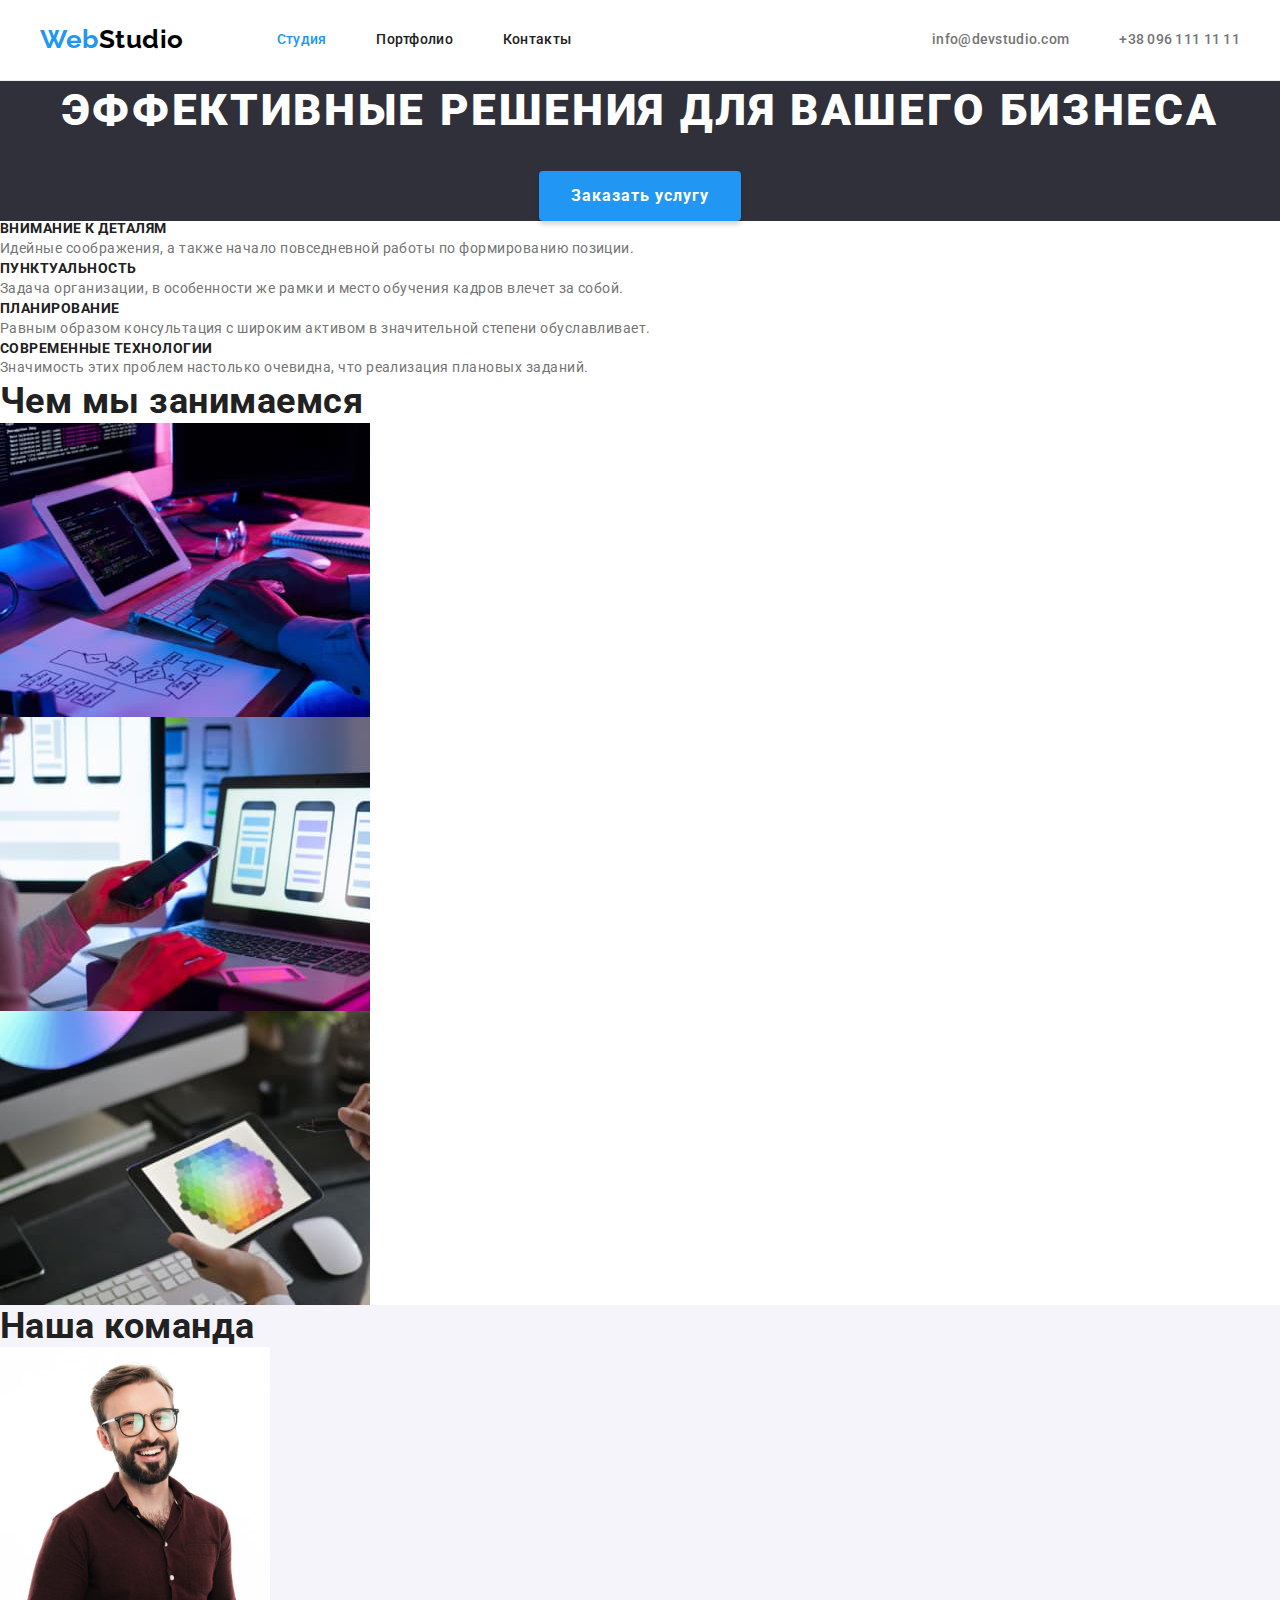
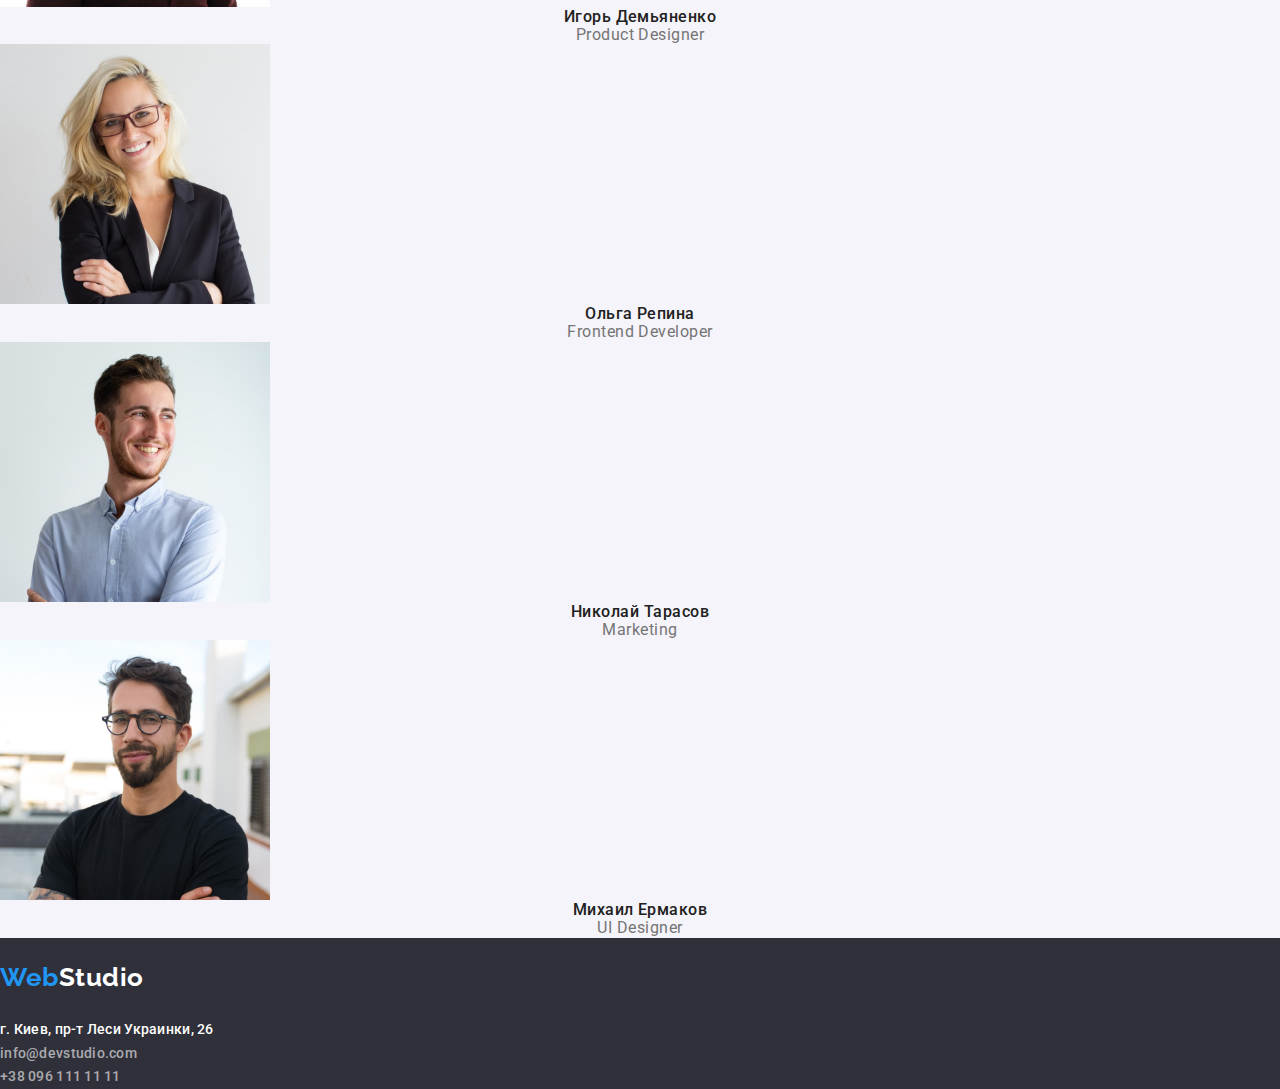
==== index.html @ 54a9e931 "updated some details about margins" ====
<!DOCTYPE html>
<html lang="ru">
  <head>
    <meta charset="UTF-8" />
    <meta http-equiv="X-UA-Compatible" content="IE=edge" />
    <meta name="viewport" content="width=device-width, initial-scale=1.0" />
    <title>Web Studio</title>
    <link rel="preconnect" href="https://fonts.googleapis.com" crossorigin />
    <link rel="preconnect" href="https://fonts.gstatic.com" crossorigin />
    <link
      rel="stylesheet"
      href="https://cdnjs.cloudflare.com/ajax/libs/modern-normalize/1.1.0/modern-normalize.min.css"
    />
    <link
      href="https://fonts.googleapis.com/css2?family=Raleway:wght@700&family=Roboto:wght@400;500;700;900&display=swap"
      rel="stylesheet"
    />
    <link rel="stylesheet" href="./css/styles.css" />
  </head>
  <body>
    <!-- HEADER -->
    <header class="header">
      <div class="header-container container">
        <a href="./index.html" class="logo link"
          ><span class="logo-text">Web</span>Studio</a
        >
        <nav class="nav">
          <ul class="nav-list list">
            <li class="nav-item">
              <a href="./index.html" class="nav-link link current">Студия</a>
            </li>
            <li class="nav-item">
              <a href="./portfolio.html" class="nav-link link">Портфолио</a>
            </li>
            <li class="nav-item">
              <a href="" class="nav-link link">Контакты</a>
            </li>
          </ul>
        </nav>
        <ul class="contacts-list list">
          <li class="contacts-item">
            <a href="mailto:info@devstudio.com" class="contacts-link link"
              >info@devstudio.com</a
            >
          </li>
          <li class="contacts-item">
            <a href="tel:+380961111111" class="contacts-link link"
              >+38 096 111 11 11</a
            >
          </li>
        </ul>
      </div>
    </header>
    <!-- MAIN -->
    <main>
      <!-- Hero -->
      <section class="hero">
        <div class="hero-container container">
          <h1 class="hero-title">Эффективные решения для вашего бизнеса</h1>
          <button type="button" class="btn hero-btn">Заказать услугу</button>
        </div>
      </section>
      <!-- Our advantages -->
      <section class="advantages">
        <h2 hidden>Наши преимущества</h2>
        <ul class="advantages-list list">
          <li class="advantages-item">
            <h3 class="advantages-item-title">Внимание к деталям</h3>
            <p class="advantages-item-text">
              Идейные соображения, а также начало повседневной работы по
              формированию позиции.
            </p>
          </li>
          <li class="advantages-item">
            <h3 class="advantages-item-title">Пунктуальность</h3>
            <p class="advantages-item-text">
              Задача организации, в особенности же рамки и место обучения кадров
              влечет за собой.
            </p>
          </li>
          <li class="advantages-item">
            <h3 class="advantages-item-title">Планирование</h3>
            <p class="advantages-item-text">
              Равным образом консультация с широким активом в значительной
              степени обуславливает.
            </p>
          </li>
          <li class="advantages-item">
            <h3 class="advantages-item-title">Современные технологии</h3>
            <p class="advantages-item-text">
              Значимость этих проблем настолько очевидна, что реализация
              плановых заданий.
            </p>
          </li>
        </ul>
      </section>
      <!--What we do -->
      <section class="work">
        <h2 class="work-title">Чем мы занимаемся</h2>
        <ul class="work-list list">
          <li class="work-list-item">
            <img
              src="./images/what-we-do/box1.jpg"
              alt="Програмирование на планшете"
              width="370"
              height="294"
            />
          </li>
          <li class="work-list-item">
            <img
              src="./images/what-we-do/box2.jpg"
              alt="Програмирование на ноутбуке"
              width="370"
              height="294"
            />
          </li>
          <li class="work-list-item">
            <img
              src="./images/what-we-do/box3.jpg"
              alt="Выбор цвета на планшете"
              width="370"
              height="294"
            />
          </li>
        </ul>
      </section>
      <!-- Our team -->
      <section class="team">
        <h2 class="team-title">Наша команда</h2>
        <ul class="team-list list">
          <li class="team-list-item">
            <img
              src="./images/our-team/team1.jpg"
              alt="Игорь Демьяненко"
              width="270"
              height="260"
            />
            <h3 class="team-item-title">Игорь Демьяненко</h3>
            <p lang="en" class="team-item-text">Product Designer</p>
          </li>
          <li class="team-list-item">
            <img
              src="./images/our-team/team2.jpg"
              alt="Ольга Репина"
              width="270"
              height="260"
            />
            <h3 class="team-item-title">Ольга Репина</h3>
            <p lang="en" class="team-item-text">Frontend Developer</p>
          </li>
          <li class="team-list-item">
            <img
              src="./images/our-team/team3.jpg"
              alt="Николай Тарасов"
              width="270"
              height="260"
            />
            <h3 class="team-item-title">Николай Тарасов</h3>
            <p lang="en" class="team-item-text">Marketing</p>
          </li>
          <li class="team-list-item">
            <img
              src="./images/our-team/team4.jpg"
              alt="Михаил Ермаков"
              width="270"
              height="260"
            />
            <h3 class="team-item-title">Михаил Ермаков</h3>
            <p lang="en" class="team-item-text">UI Designer</p>
          </li>
        </ul>
      </section>
    </main>
    <!-- FOOTER -->
    <footer class="footer">
      <a href="./index.html" class="logo logo-footer link"
        ><span class="logo-text">Web</span>Studio</a
      >
      <address class="address">
        <ul class="address-list list">
          <li class="address-item">
            <a
              href="https://goo.gl/maps/xPSwr2SGFZyQGNAF9"
              target="_blank"
              rel="noopener noreferrer nofollow"
              class="address-link map link"
              >г. Киев, пр-т Леси Украинки, 26</a
            >
          </li>
          <li class="address-item">
            <a href="mailto:info@devstudio.com" class="address-link link"
              >info@devstudio.com</a
            >
          </li>
          <li class="address-item">
            <a href="tel:+380961111111" class="address-link link"
              >+38 096 111 11 11</a
            >
          </li>
        </ul>
      </address>
    </footer>
  </body>
</html>
---- css/styles.css ----
/* COMMON CSS */
:root {
  --primary-text-color: #757575;
  --tittle-text-color: #212121;
  --accent-color: #2196f3;
  --primary-color: #ffffff;
  --primary-bg-color: #ffffff;
  --secondary-bg-color: #2f303a;
  --btn-hover-bgcolor: #188ce8;
}
body {
  background-color: var(--primary-bg-color);
  color: var(--primary-text-color);
  font-family: Roboto, sans-serif;
  letter-spacing: 0.03em;
}
h1,
h2,
h3,
h4,
h5,
h6,
p {
  margin: 0;
}
img {
  display: block;
  max-width: 100%;
}
.container {
  width: 1230px;
  margin: 0 auto;
  padding-left: 15px;
  padding-right: 15px;
}
.list {
  margin: 0;
  padding: 0;

  list-style: none;
}
.link {
  text-decoration: none;

  font-weight: 500;
  font-size: 14px;
  line-height: 1.14;
  letter-spacing: 0.02em;
}

/* BUTTON CSS */
.btn {
  border: 0;
  font-family: inherit;
  background-color: var(--accent-color);
  color: var(--primary-color);

  font-weight: 700;
  font-size: 16px;
  line-height: 1.88;
  letter-spacing: 0.06em;

  cursor: pointer;
}
.btn:hover,
.btn:focus {
  background-color: var(--btn-hover-bgcolor);
}
/* ----------- HEADER ------------*/
.header {
  border-bottom: 1px solid #ececec;
}
.header-container {
  display: flex;
  align-items: center;
}

/* ----------- LOGO ------------*/
.logo {
  display: block;
  padding-top: 24px;
  padding-bottom: 25px;

  font-family: 'Raleway', sans-serif;
  color: #000000;
  font-weight: 700;
  font-size: 26px;
  line-height: 1.19;
}
.logo-text {
  color: var(--accent-color);
}
.logo:hover,
.logo:focus {
  color: var(--accent-color);
}
/* ----------- nav-list ------------*/
.nav-list {
  display: flex;
  margin-left: 93px;
}
.nav-item:not(:last-child) {
  margin-right: 50px;
}
.nav-link {
  display: block;
  padding-top: 32px;
  padding-bottom: 32px;
  color: var(--tittle-text-color);
}
.nav-link:hover,
.nav-link:focus {
  color: var(--accent-color);
}
.nav-link.current {
  color: var(--accent-color);
}
/* ----------- contacts-list ------------*/
.contacts-list {
  display: flex;
  margin-left: auto;
}
.contacts-item:not(:last-child) {
  margin-right: 50px;
}
.contacts-link {
  display: block;
  padding-top: 32px;
  padding-bottom: 32px;
  color: var(--primary-text-color);
}
.contacts-link:hover,
.contacts-link:focus {
  color: var(--accent-color);
}
/* ----------- HERO ------------*/
.hero-container {
  text-align: center;
}
.hero-btn {
  display: inline-block;
  min-width: 200px;
  border-radius: 4px;
  padding: 10px 32px;

  box-shadow: 0px 4px 4px rgba(0, 0, 0, 0.15);
}
.hero {
  background-color: var(--secondary-bg-color);
}
.hero-title {
  margin-bottom: 30px;

  color: var(--primary-color);
  font-weight: 900;
  font-size: 44px;
  line-height: 1.36;
  text-align: center;
  letter-spacing: 0.06em;
  text-transform: uppercase;
}
/* ----------- ADVANTAGES ------------*/
.advantages-item-title {
  color: var(--tittle-text-color);

  font-weight: 700;
  font-size: 14px;
  line-height: 1.14;
  text-transform: uppercase;
}
.advantages-item-text {
  font-size: 14px;
  line-height: 1.71;
}
/* ----------- WHAT WE DO ------------*/
.work-title {
  color: var(--tittle-text-color);

  font-weight: 700;
  font-size: 36px;
  line-height: 1.17;
}
/* ----------- OUR TEAM ------------*/
.team {
  background-color: #f5f4fa;
}
.team-title {
  color: var(--tittle-text-color);

  font-weight: 700;
  font-size: 36px;
  line-height: 1.17;
}
.team-item-title {
  color: var(--tittle-text-color);

  font-weight: 500;
  font-size: 16px;
  line-height: 1.19;
  text-align: center;
}
.team-item-text {
  font-size: 16px;
  line-height: 1.17;
  text-align: center;
}
/* ----------- FOOTER ------------*/
.footer {
  background-color: var(--secondary-bg-color);
}

.logo-footer {
  color: var(--primary-color);
}
.address-link {
  font-style: normal;
  color: rgba(255, 255, 255, 0.6);

  line-height: 1.71;
}
.address-link.map {
  color: var(--primary-color);
}
.address-link:hover,
.address-link:focus {
  color: var(--accent-color);
}

/* ----------- PORTFOLIO ------------*/
.page-list-btn {
  background-color: #f5f4fa;
  color: var(--tittle-text-color);

  font-weight: 500;
  line-height: 1.62;
  letter-spacing: 0.03em;

  border: none;
}
.page-list-btn:hover,
.page-list-btn:focus {
  background-color: var(--accent-color);
  color: var(--primary-color);
}
.page-list-btn.active {
  background-color: var(--accent-color);
  color: var(--primary-color);
}
.gallery-item {
  border: 1px solid;
  border-color: #eeeeee;
}
.gallery-link:hover,
.gallery-link:focus {
  background-color: var(--accent-color);
}
.gallery-item-title {
  color: var(--tittle-text-color);

  font-weight: 700;
  font-size: 18px;
  line-height: 2;
  letter-spacing: 0.06em;
}
.gallery-item-text {
  color: var(--primary-text-color);
  font-weight: 400;
  font-size: 16px;
  line-height: 1.88;
}
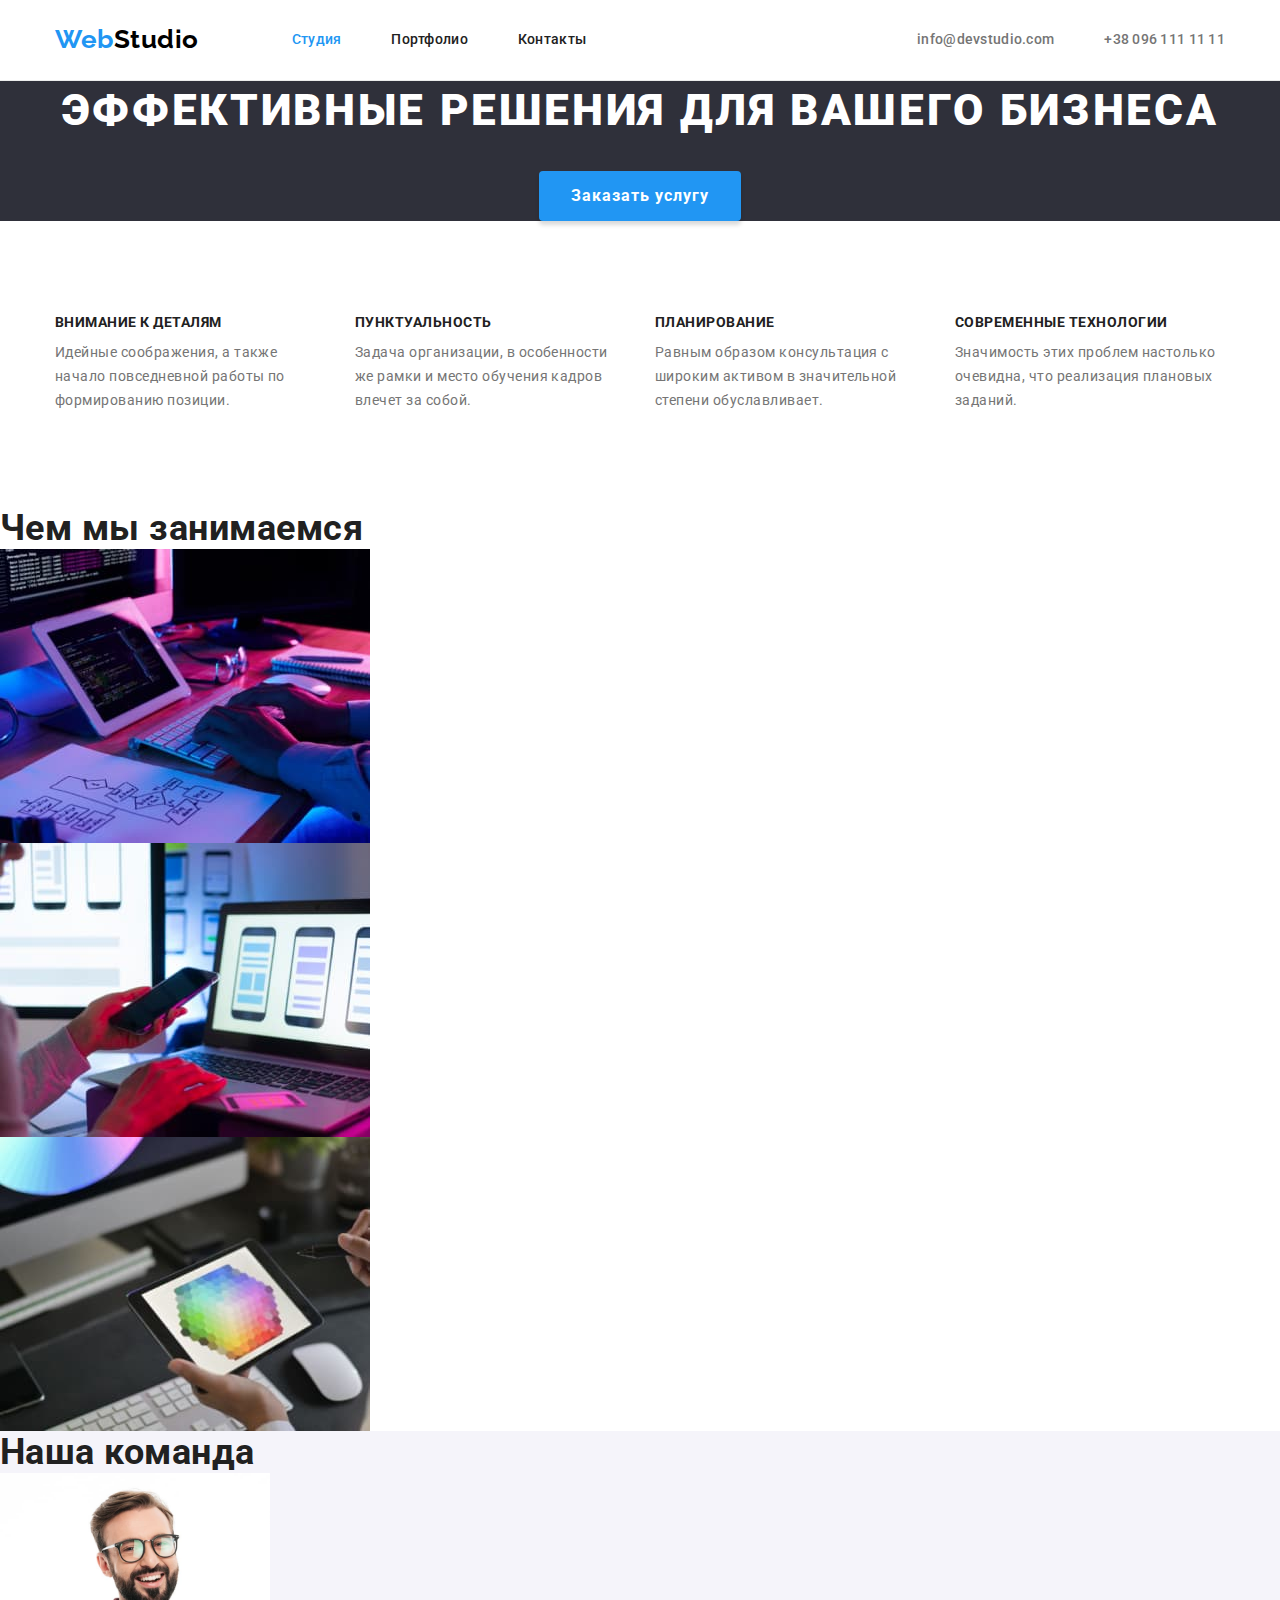
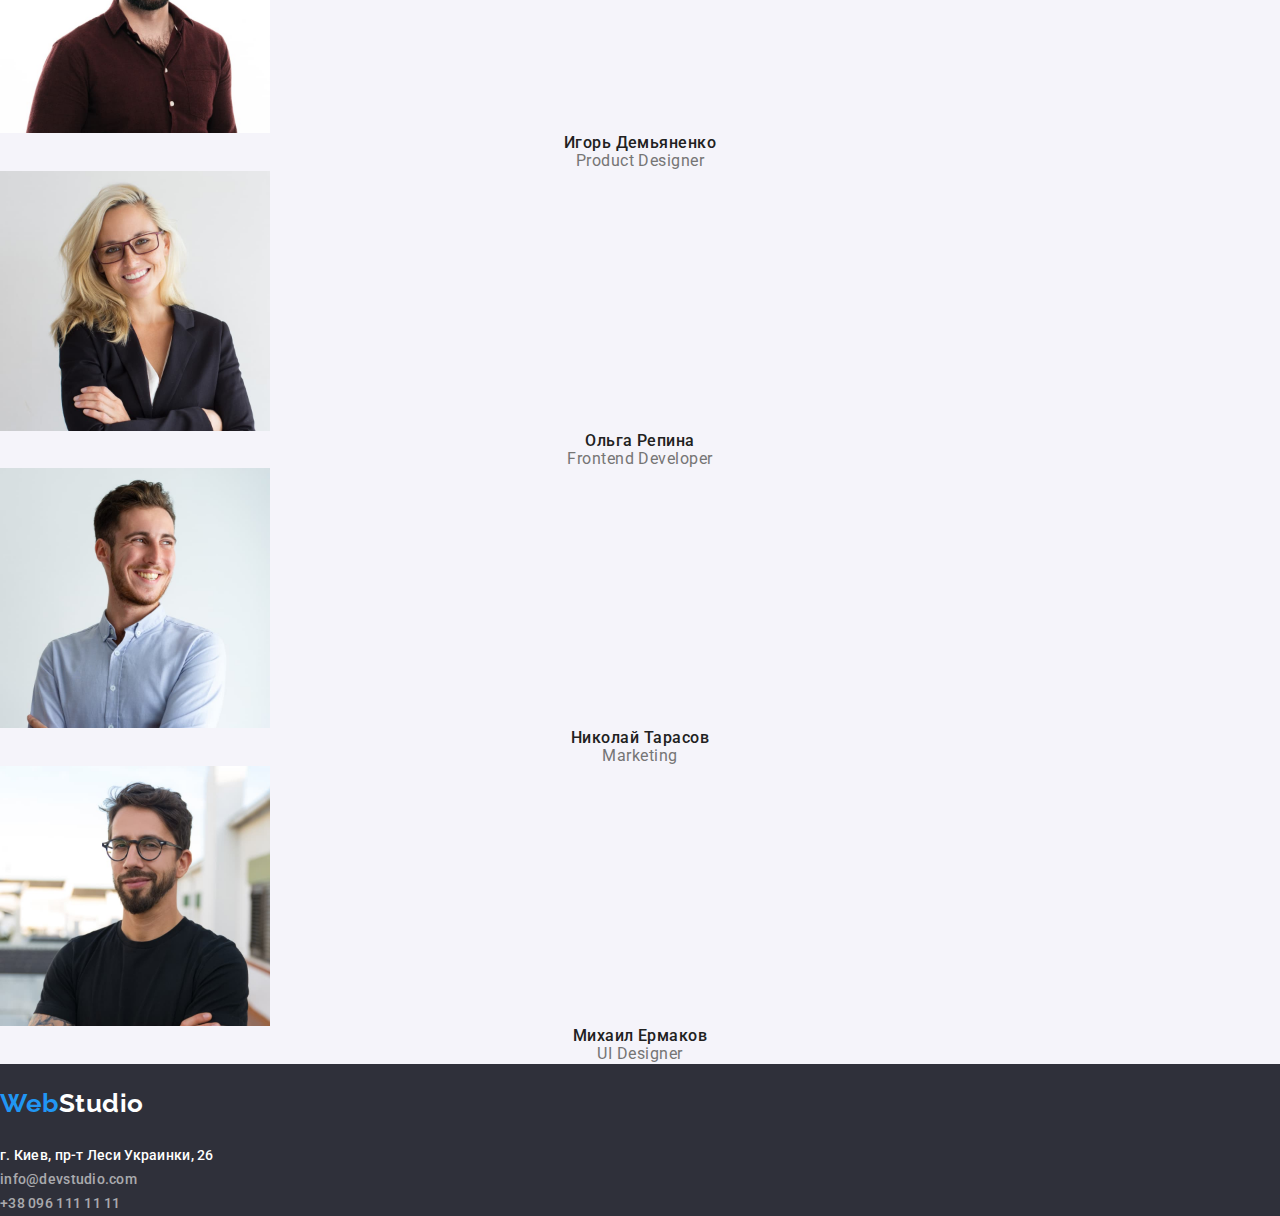
==== commit be120df1: "section advantages css" ====
--- a/index.html
+++ b/index.html
@@ -55,44 +55,44 @@
     <main>
       <!-- Hero -->
       <section class="hero">
-        <div class="hero-container container">
-          <h1 class="hero-title">Эффективные решения для вашего бизнеса</h1>
-          <button type="button" class="btn hero-btn">Заказать услугу</button>
-        </div>
+        <h1 class="hero-title">Эффективные решения для вашего бизнеса</h1>
+        <button type="button" class="btn hero-btn">Заказать услугу</button>
       </section>
       <!-- Our advantages -->
       <section class="advantages">
-        <h2 hidden>Наши преимущества</h2>
-        <ul class="advantages-list list">
-          <li class="advantages-item">
-            <h3 class="advantages-item-title">Внимание к деталям</h3>
-            <p class="advantages-item-text">
-              Идейные соображения, а также начало повседневной работы по
-              формированию позиции.
-            </p>
-          </li>
-          <li class="advantages-item">
-            <h3 class="advantages-item-title">Пунктуальность</h3>
-            <p class="advantages-item-text">
-              Задача организации, в особенности же рамки и место обучения кадров
-              влечет за собой.
-            </p>
-          </li>
-          <li class="advantages-item">
-            <h3 class="advantages-item-title">Планирование</h3>
-            <p class="advantages-item-text">
-              Равным образом консультация с широким активом в значительной
-              степени обуславливает.
-            </p>
-          </li>
-          <li class="advantages-item">
-            <h3 class="advantages-item-title">Современные технологии</h3>
-            <p class="advantages-item-text">
-              Значимость этих проблем настолько очевидна, что реализация
-              плановых заданий.
-            </p>
-          </li>
-        </ul>
+        <div class="advantages-container container">
+          <h2 class="visually-hidden">Наши преимущества</h2>
+          <ul class="advantages-list list">
+            <li class="advantages-item">
+              <h3 class="advantages-item-title">Внимание к деталям</h3>
+              <p class="advantages-item-text">
+                Идейные соображения, а также начало повседневной работы по
+                формированию позиции.
+              </p>
+            </li>
+            <li class="advantages-item">
+              <h3 class="advantages-item-title">Пунктуальность</h3>
+              <p class="advantages-item-text">
+                Задача организации, в особенности же рамки и место обучения
+                кадров влечет за собой.
+              </p>
+            </li>
+            <li class="advantages-item">
+              <h3 class="advantages-item-title">Планирование</h3>
+              <p class="advantages-item-text">
+                Равным образом консультация с широким активом в значительной
+                степени обуславливает.
+              </p>
+            </li>
+            <li class="advantages-item">
+              <h3 class="advantages-item-title">Современные технологии</h3>
+              <p class="advantages-item-text">
+                Значимость этих проблем настолько очевидна, что реализация
+                плановых заданий.
+              </p>
+            </li>
+          </ul>
+        </div>
       </section>
       <!--What we do -->
       <section class="work">
--- a/css/styles.css
+++ b/css/styles.css
@@ -27,12 +27,6 @@
   display: block;
   max-width: 100%;
 }
-.container {
-  width: 1230px;
-  margin: 0 auto;
-  padding-left: 15px;
-  padding-right: 15px;
-}
 .list {
   margin: 0;
   padding: 0;
@@ -47,7 +41,24 @@
   line-height: 1.14;
   letter-spacing: 0.02em;
 }
-
+.visually-hidden {
+  position: absolute;
+  width: 1px;
+  height: 1px;
+  margin: -1px;
+  border: 0;
+  padding: 0;
+  white-space: nowrap;
+  clip-path: inset(100%);
+  clip: rect(0 0 0 0);
+  overflow: hidden;
+}
+.container {
+  width: 1200px;
+  margin: 0 auto;
+  padding-left: 15px;
+  padding-right: 15px;
+}
 /* BUTTON CSS */
 .btn {
   border: 0;
@@ -134,9 +145,6 @@
   color: var(--accent-color);
 }
 /* ----------- HERO ------------*/
-.hero-container {
-  text-align: center;
-}
 .hero-btn {
   display: inline-block;
   min-width: 200px;
@@ -146,6 +154,7 @@
   box-shadow: 0px 4px 4px rgba(0, 0, 0, 0.15);
 }
 .hero {
+  text-align: center;
   background-color: var(--secondary-bg-color);
 }
 .hero-title {
@@ -155,14 +164,27 @@
   font-weight: 900;
   font-size: 44px;
   line-height: 1.36;
-  text-align: center;
   letter-spacing: 0.06em;
   text-transform: uppercase;
 }
 /* ----------- ADVANTAGES ------------*/
+.advantages {
+  padding-top: 94px;
+  padding-bottom: 94px;
+}
+.advantages-list {
+  display: flex;
+}
+.advantages-item {
+  width: calc((100% - 30px * 3) / 4);
+}
+.advantages-item:not(:last-child) {
+  margin-right: 30px;
+}
 .advantages-item-title {
-  color: var(--tittle-text-color);
-
+  margin-bottom: 10px;
+
+  color: var(--tittle-text-color);
   font-weight: 700;
   font-size: 14px;
   line-height: 1.14;
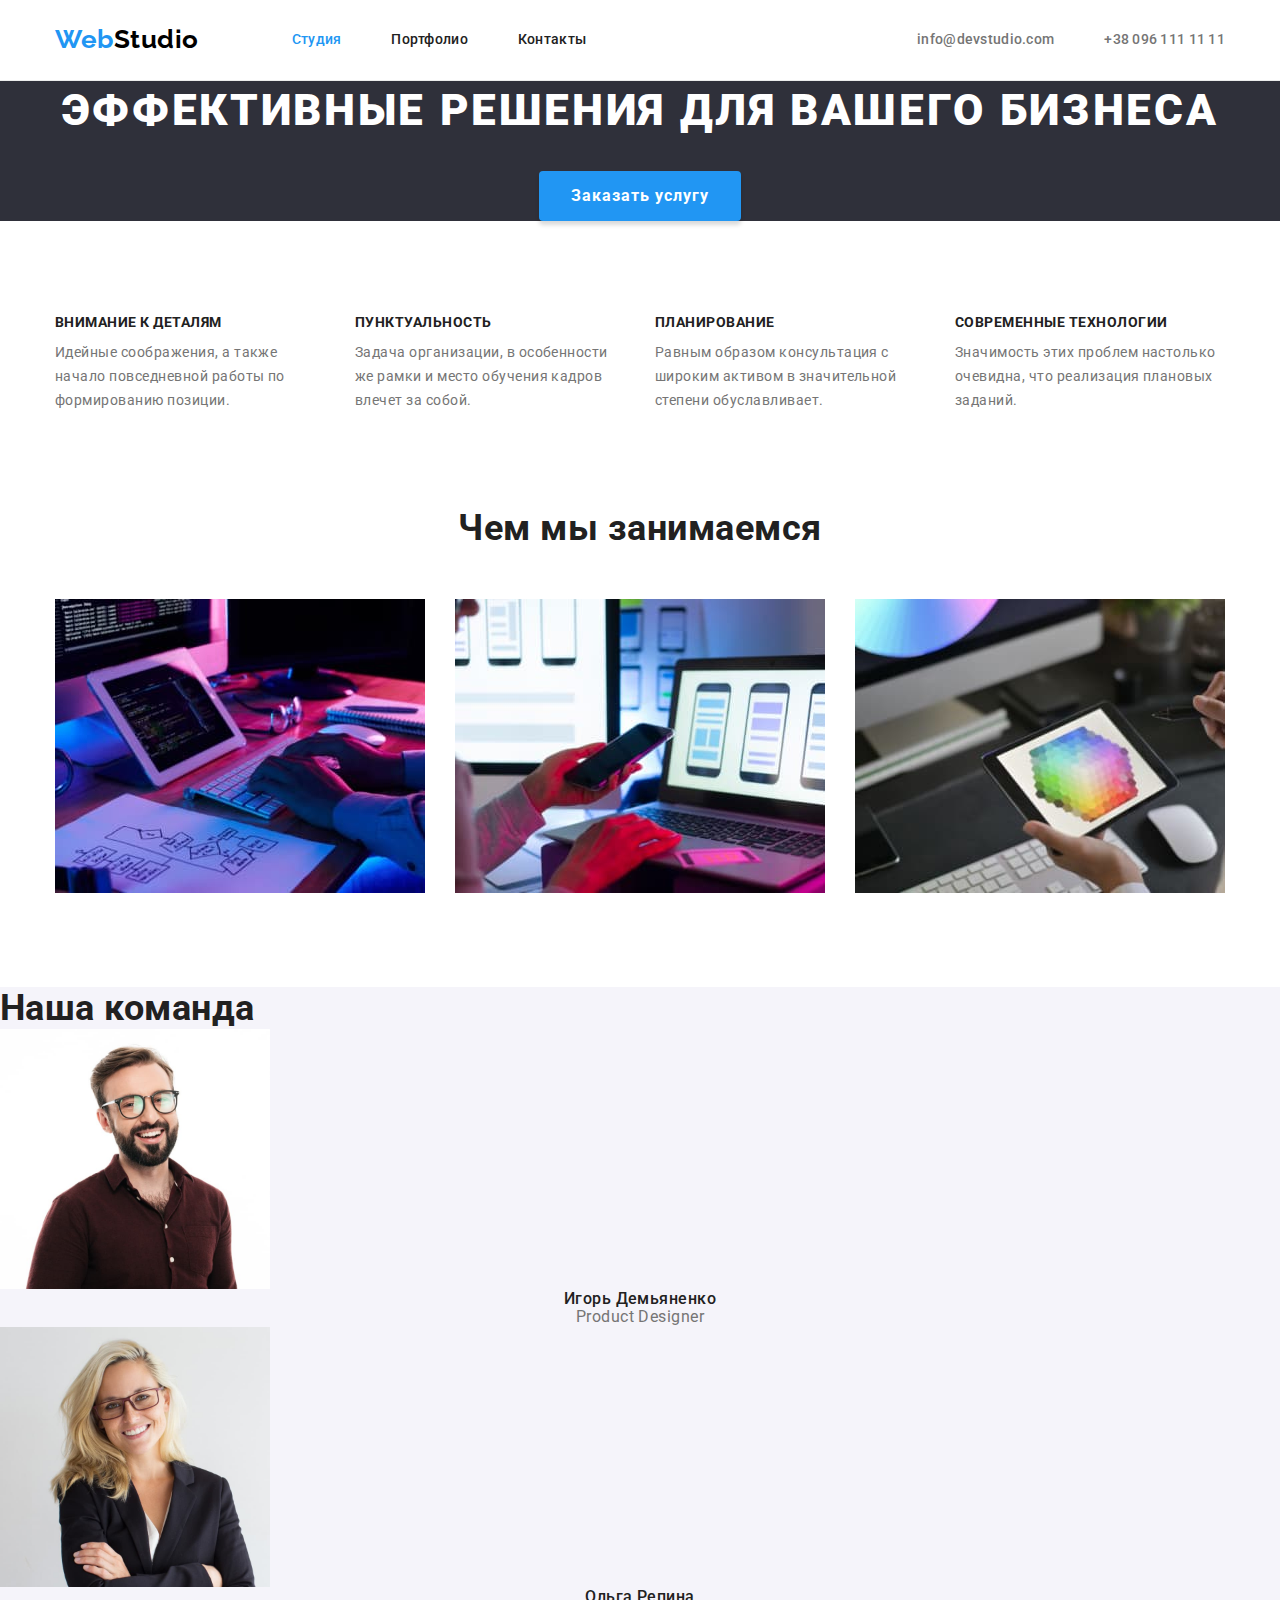
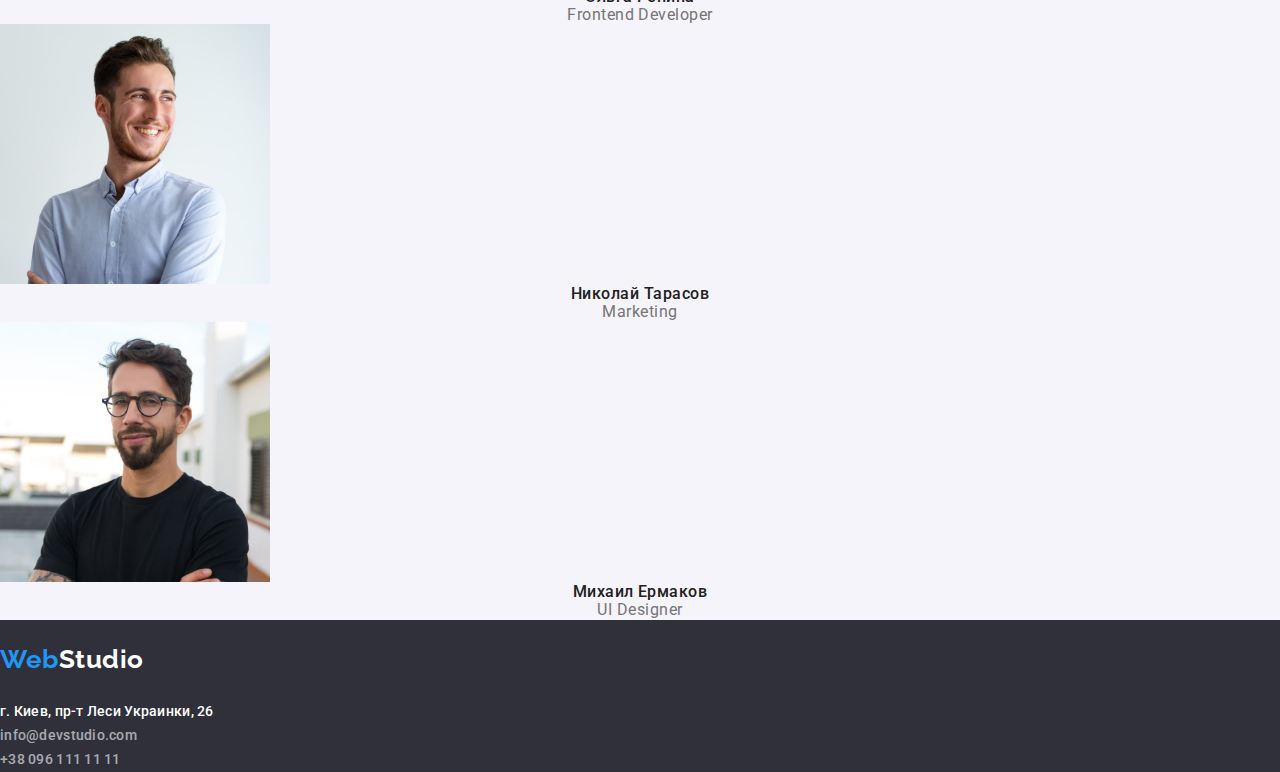
==== commit 0dccbd8e: "section what we do css" ====
--- a/index.html
+++ b/index.html
@@ -96,33 +96,35 @@
       </section>
       <!--What we do -->
       <section class="work">
-        <h2 class="work-title">Чем мы занимаемся</h2>
-        <ul class="work-list list">
-          <li class="work-list-item">
-            <img
-              src="./images/what-we-do/box1.jpg"
-              alt="Програмирование на планшете"
-              width="370"
-              height="294"
-            />
-          </li>
-          <li class="work-list-item">
-            <img
-              src="./images/what-we-do/box2.jpg"
-              alt="Програмирование на ноутбуке"
-              width="370"
-              height="294"
-            />
-          </li>
-          <li class="work-list-item">
-            <img
-              src="./images/what-we-do/box3.jpg"
-              alt="Выбор цвета на планшете"
-              width="370"
-              height="294"
-            />
-          </li>
-        </ul>
+        <div class="container">
+          <h2 class="work-title">Чем мы занимаемся</h2>
+          <ul class="work-list list">
+            <li class="work-list-item">
+              <img
+                src="./images/what-we-do/box1.jpg"
+                alt="Програмирование на планшете"
+                width="370"
+                height="294"
+              />
+            </li>
+            <li class="work-list-item">
+              <img
+                src="./images/what-we-do/box2.jpg"
+                alt="Програмирование на ноутбуке"
+                width="370"
+                height="294"
+              />
+            </li>
+            <li class="work-list-item">
+              <img
+                src="./images/what-we-do/box3.jpg"
+                alt="Выбор цвета на планшете"
+                width="370"
+                height="294"
+              />
+            </li>
+          </ul>
+        </div>
       </section>
       <!-- Our team -->
       <section class="team">
--- a/css/styles.css
+++ b/css/styles.css
@@ -176,7 +176,7 @@
   display: flex;
 }
 .advantages-item {
-  width: calc((100% - 30px * 3) / 4);
+  flex-basis: calc(100% / 4);
 }
 .advantages-item:not(:last-child) {
   margin-right: 30px;
@@ -195,9 +195,23 @@
   line-height: 1.71;
 }
 /* ----------- WHAT WE DO ------------*/
+.work {
+  padding-bottom: 94px;
+}
+.work-list {
+  display: flex;
+}
+.work-list-item {
+  flex-basis: calc(100% / 3);
+}
+.work-list-item:not(:last-child) {
+  margin-right: 30px;
+}
 .work-title {
-  color: var(--tittle-text-color);
-
+  margin-bottom: 50px;
+  text-align: center;
+
+  color: var(--tittle-text-color);
   font-weight: 700;
   font-size: 36px;
   line-height: 1.17;
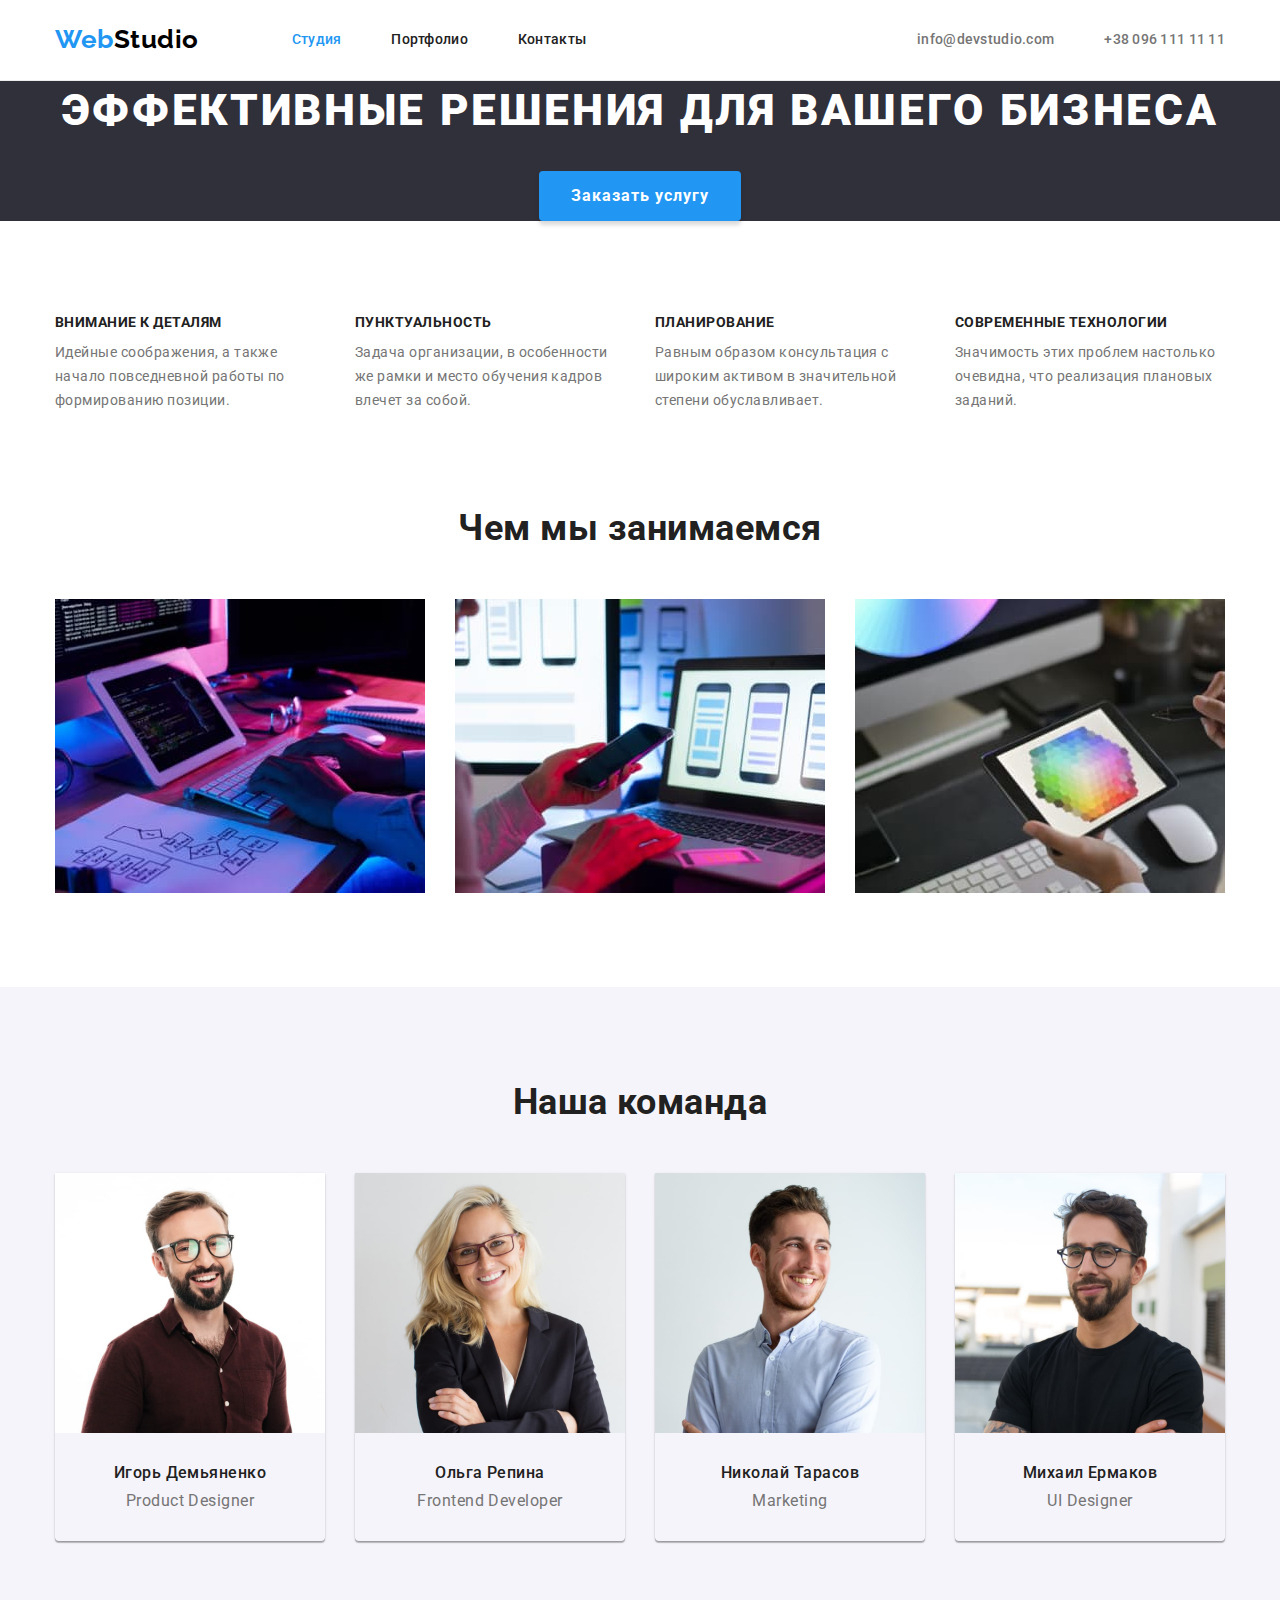
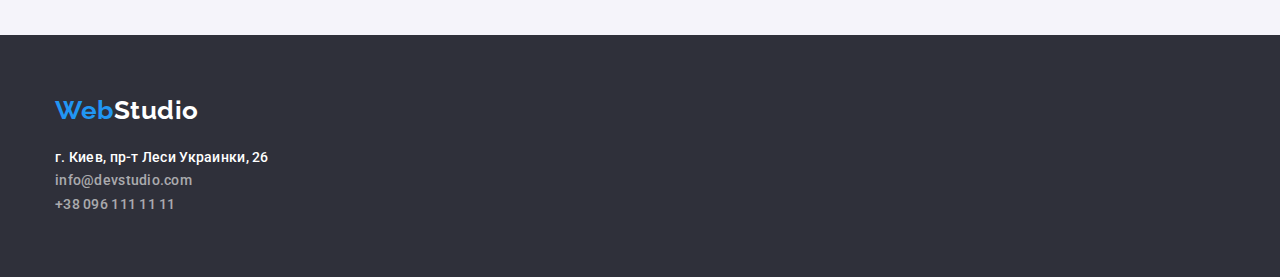
==== commit 99c5d9af: "section our team and footer css" ====
--- a/index.html
+++ b/index.html
@@ -128,79 +128,83 @@
       </section>
       <!-- Our team -->
       <section class="team">
-        <h2 class="team-title">Наша команда</h2>
-        <ul class="team-list list">
-          <li class="team-list-item">
-            <img
-              src="./images/our-team/team1.jpg"
-              alt="Игорь Демьяненко"
-              width="270"
-              height="260"
-            />
-            <h3 class="team-item-title">Игорь Демьяненко</h3>
-            <p lang="en" class="team-item-text">Product Designer</p>
-          </li>
-          <li class="team-list-item">
-            <img
-              src="./images/our-team/team2.jpg"
-              alt="Ольга Репина"
-              width="270"
-              height="260"
-            />
-            <h3 class="team-item-title">Ольга Репина</h3>
-            <p lang="en" class="team-item-text">Frontend Developer</p>
-          </li>
-          <li class="team-list-item">
-            <img
-              src="./images/our-team/team3.jpg"
-              alt="Николай Тарасов"
-              width="270"
-              height="260"
-            />
-            <h3 class="team-item-title">Николай Тарасов</h3>
-            <p lang="en" class="team-item-text">Marketing</p>
-          </li>
-          <li class="team-list-item">
-            <img
-              src="./images/our-team/team4.jpg"
-              alt="Михаил Ермаков"
-              width="270"
-              height="260"
-            />
-            <h3 class="team-item-title">Михаил Ермаков</h3>
-            <p lang="en" class="team-item-text">UI Designer</p>
-          </li>
-        </ul>
+        <div class="container">
+          <h2 class="team-title">Наша команда</h2>
+          <ul class="team-list list">
+            <li class="team-list-item">
+              <img
+                src="./images/our-team/team1.jpg"
+                alt="Игорь Демьяненко"
+                width="270"
+                height="260"
+              />
+              <h3 class="team-item-title">Игорь Демьяненко</h3>
+              <p lang="en" class="team-item-text">Product Designer</p>
+            </li>
+            <li class="team-list-item">
+              <img
+                src="./images/our-team/team2.jpg"
+                alt="Ольга Репина"
+                width="270"
+                height="260"
+              />
+              <h3 class="team-item-title">Ольга Репина</h3>
+              <p lang="en" class="team-item-text">Frontend Developer</p>
+            </li>
+            <li class="team-list-item">
+              <img
+                src="./images/our-team/team3.jpg"
+                alt="Николай Тарасов"
+                width="270"
+                height="260"
+              />
+              <h3 class="team-item-title">Николай Тарасов</h3>
+              <p lang="en" class="team-item-text">Marketing</p>
+            </li>
+            <li class="team-list-item">
+              <img
+                src="./images/our-team/team4.jpg"
+                alt="Михаил Ермаков"
+                width="270"
+                height="260"
+              />
+              <h3 class="team-item-title">Михаил Ермаков</h3>
+              <p lang="en" class="team-item-text">UI Designer</p>
+            </li>
+          </ul>
+        </div>
       </section>
     </main>
     <!-- FOOTER -->
     <footer class="footer">
-      <a href="./index.html" class="logo logo-footer link"
-        ><span class="logo-text">Web</span>Studio</a
-      >
-      <address class="address">
-        <ul class="address-list list">
-          <li class="address-item">
-            <a
-              href="https://goo.gl/maps/xPSwr2SGFZyQGNAF9"
-              target="_blank"
-              rel="noopener noreferrer nofollow"
-              class="address-link map link"
-              >г. Киев, пр-т Леси Украинки, 26</a
-            >
-          </li>
-          <li class="address-item">
-            <a href="mailto:info@devstudio.com" class="address-link link"
-              >info@devstudio.com</a
-            >
-          </li>
-          <li class="address-item">
-            <a href="tel:+380961111111" class="address-link link"
-              >+38 096 111 11 11</a
-            >
-          </li>
-        </ul>
-      </address>
+      <div class="container">
+        <a href="./index.html" class="logo logo-footer link"
+          ><span class="logo-text">Web</span>Studio</a
+        >
+        <address class="address">
+          <ul class="address-list list">
+            <li class="address-item">
+              <a
+                href="https://goo.gl/maps/xPSwr2SGFZyQGNAF9"
+                target="_blank"
+                rel="noopener noreferrer nofollow"
+                class="address-link map link"
+                >г. Киев, пр-т Леси Украинки, 26</a
+              >
+            </li>
+            <li class="address-item">
+              <a href="mailto:info@devstudio.com" class="address-link link"
+                >info@devstudio.com</a
+              >
+            </li>
+            <li class="address-item">
+              <a href="tel:+380961111111" class="address-link link"
+                >+38 096 111 11 11</a
+              >
+            </li>
+          </ul>
+        </address>
+      </div>
     </footer>
   </body>
 </html>
--- a/css/styles.css
+++ b/css/styles.css
@@ -218,34 +218,61 @@
 }
 /* ----------- OUR TEAM ------------*/
 .team {
+  padding-top: 94px;
+  padding-bottom: 94px;
+
   background-color: #f5f4fa;
 }
+.team-list {
+  display: flex;
+}
+.team-list-item {
+  flex-basis: calc(100% / 4);
+  border-radius: 0px 0px 4px 4px;
+
+  box-shadow: 0px 1px 3px rgba(0, 0, 0, 0.12), 0px 1px 1px rgba(0, 0, 0, 0.14),
+    0px 2px 1px rgba(0, 0, 0, 0.2);
+}
+.team-list-item:not(:last-child) {
+  margin-right: 30px;
+}
 .team-title {
-  color: var(--tittle-text-color);
-
+  margin-bottom: 50px;
+  text-align: center;
+
+  color: var(--tittle-text-color);
   font-weight: 700;
   font-size: 36px;
   line-height: 1.17;
 }
 .team-item-title {
-  color: var(--tittle-text-color);
-
+  margin-top: 30px;
+  margin-bottom: 10px;
+  text-align: center;
+
+  color: var(--tittle-text-color);
   font-weight: 500;
   font-size: 16px;
   line-height: 1.19;
-  text-align: center;
 }
 .team-item-text {
+  margin-bottom: 30px;
+
   font-size: 16px;
   line-height: 1.17;
   text-align: center;
 }
 /* ----------- FOOTER ------------*/
 .footer {
+  padding-top: 60px;
+  padding-bottom: 60px;
+
   background-color: var(--secondary-bg-color);
 }
-
 .logo-footer {
+  margin-bottom: 20px;
+  padding: 0;
+
   color: var(--primary-color);
 }
 .address-link {
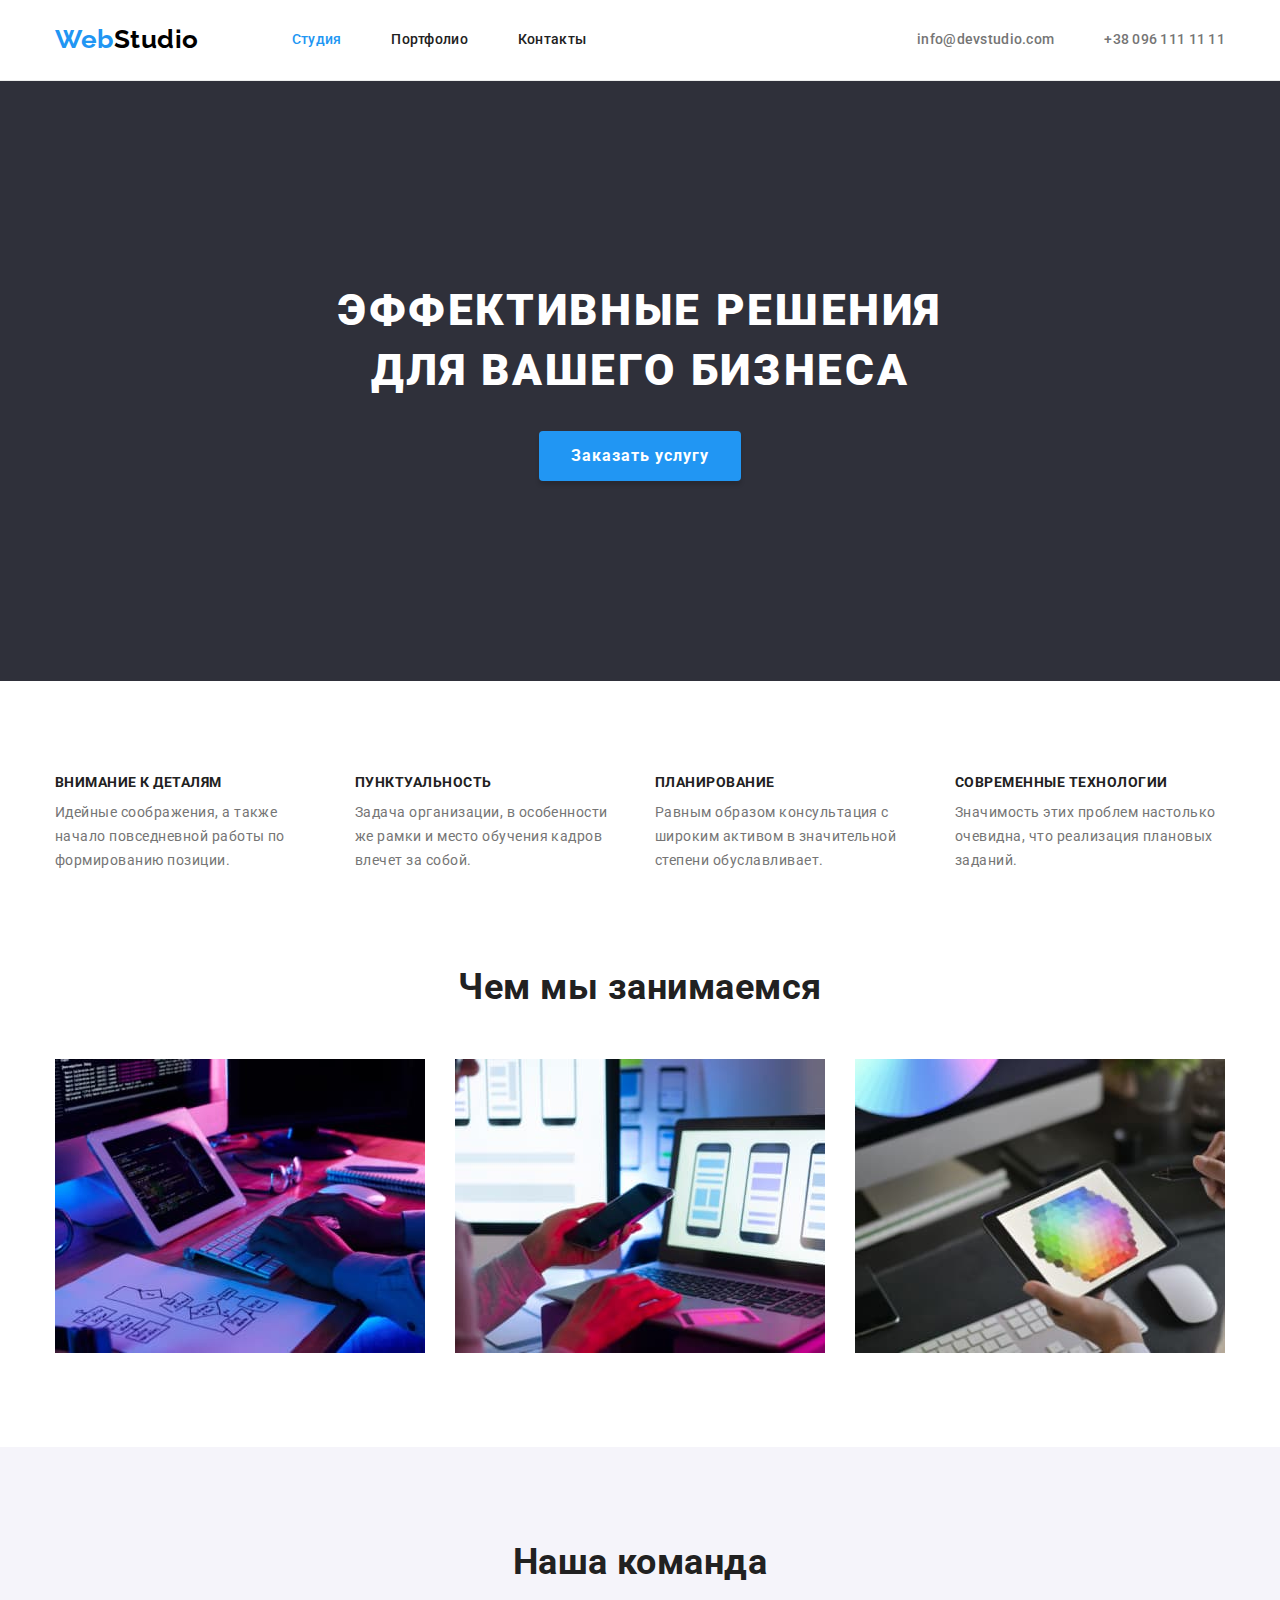
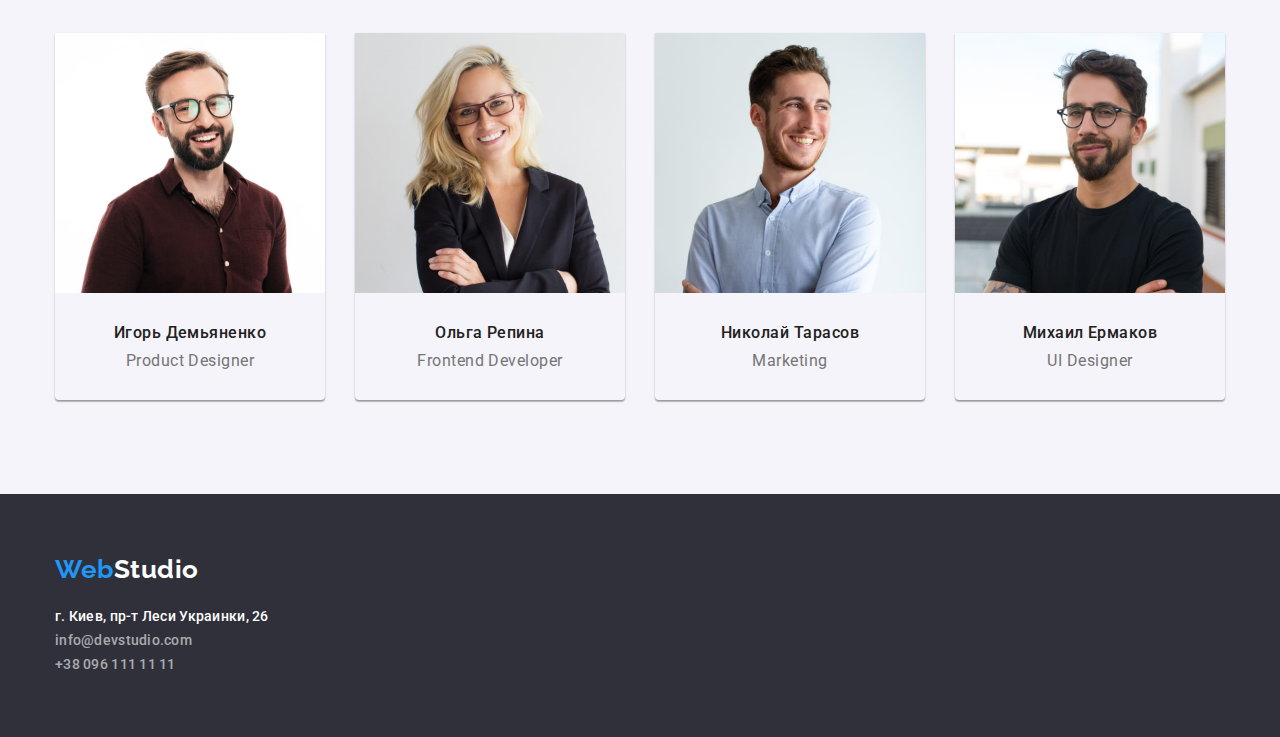
==== commit 5c862a5c: "Fixed some issues after mentor checking" ====
--- a/index.html
+++ b/index.html
@@ -55,11 +55,13 @@
     <main>
       <!-- Hero -->
       <section class="hero">
-        <h1 class="hero-title">Эффективные решения для вашего бизнеса</h1>
-        <button type="button" class="btn hero-btn">Заказать услугу</button>
+        <div class="container">
+          <h1 class="hero-title">Эффективные решения для вашего бизнеса</h1>
+          <button type="button" class="btn hero-btn">Заказать услугу</button>
+        </div>
       </section>
       <!-- Our advantages -->
-      <section class="advantages">
+      <section class="advantages section">
         <div class="advantages-container container">
           <h2 class="visually-hidden">Наши преимущества</h2>
           <ul class="advantages-list list">
@@ -95,7 +97,7 @@
         </div>
       </section>
       <!--What we do -->
-      <section class="work">
+      <section class="work section">
         <div class="container">
           <h2 class="work-title">Чем мы занимаемся</h2>
           <ul class="work-list list">
@@ -127,7 +129,7 @@
         </div>
       </section>
       <!-- Our team -->
-      <section class="team">
+      <section class="team section">
         <div class="container">
           <h2 class="team-title">Наша команда</h2>
           <ul class="team-list list">
@@ -138,8 +140,10 @@
                 width="270"
                 height="260"
               />
-              <h3 class="team-item-title">Игорь Демьяненко</h3>
-              <p lang="en" class="team-item-text">Product Designer</p>
+              <div class="team-item-contant">
+                <h3 class="team-item-title">Игорь Демьяненко</h3>
+                <p lang="en" class="team-item-text">Product Designer</p>
+              </div>
             </li>
             <li class="team-list-item">
               <img
@@ -148,8 +152,10 @@
                 width="270"
                 height="260"
               />
-              <h3 class="team-item-title">Ольга Репина</h3>
-              <p lang="en" class="team-item-text">Frontend Developer</p>
+              <div class="team-item-contant">
+                <h3 class="team-item-title">Ольга Репина</h3>
+                <p lang="en" class="team-item-text">Frontend Developer</p>
+              </div>
             </li>
             <li class="team-list-item">
               <img
@@ -158,8 +164,10 @@
                 width="270"
                 height="260"
               />
-              <h3 class="team-item-title">Николай Тарасов</h3>
-              <p lang="en" class="team-item-text">Marketing</p>
+              <div class="team-item-contant">
+                <h3 class="team-item-title">Николай Тарасов</h3>
+                <p lang="en" class="team-item-text">Marketing</p>
+              </div>
             </li>
             <li class="team-list-item">
               <img
@@ -168,8 +176,10 @@
                 width="270"
                 height="260"
               />
-              <h3 class="team-item-title">Михаил Ермаков</h3>
-              <p lang="en" class="team-item-text">UI Designer</p>
+              <div class="team-item-contant">
+                <h3 class="team-item-title">Михаил Ермаков</h3>
+                <p lang="en" class="team-item-text">UI Designer</p>
+              </div>
             </li>
           </ul>
         </div>
--- a/css/styles.css
+++ b/css/styles.css
@@ -7,6 +7,13 @@
   --primary-bg-color: #ffffff;
   --secondary-bg-color: #2f303a;
   --btn-hover-bgcolor: #188ce8;
+  --gallery-item-border-color: #eeeeee;
+  --gallery-filter-bg-color: #f5f4fa;
+  --team-bg-color: #f5f4fa;
+  --header-border-color: #ececec;
+  --hero-btn-shadow: rgba(0, 0, 0, 0.15);
+  --team-item-shadow: 0px 1px 3px rgba(0, 0, 0, 0.12),
+    0px 1px 1px rgba(0, 0, 0, 0.14), 0px 2px 1px rgba(0, 0, 0, 0.2);
 }
 body {
   background-color: var(--primary-bg-color);
@@ -59,6 +66,10 @@
   padding-left: 15px;
   padding-right: 15px;
 }
+.section {
+  padding-top: 94px;
+  padding-bottom: 94px;
+}
 /* BUTTON CSS */
 .btn {
   border: 0;
@@ -79,7 +90,7 @@
 }
 /* ----------- HEADER ------------*/
 .header {
-  border-bottom: 1px solid #ececec;
+  border-bottom: 1px solid var(--header-border-color);
 }
 .header-container {
   display: flex;
@@ -106,9 +117,11 @@
   color: var(--accent-color);
 }
 /* ----------- nav-list ------------*/
+.nav {
+  margin-left: 93px;
+}
 .nav-list {
   display: flex;
-  margin-left: 93px;
 }
 .nav-item:not(:last-child) {
   margin-right: 50px;
@@ -151,14 +164,21 @@
   border-radius: 4px;
   padding: 10px 32px;
 
-  box-shadow: 0px 4px 4px rgba(0, 0, 0, 0.15);
+  box-shadow: 0px 4px 4px var(--hero-btn-shadow);
 }
 .hero {
-  text-align: center;
+  padding-top: 200px;
+  padding-bottom: 200px;
+  text-align: center;
+
   background-color: var(--secondary-bg-color);
 }
 .hero-title {
+  display: block;
+  width: 696px;
   margin-bottom: 30px;
+  margin-left: auto;
+  margin-right: auto;
 
   color: var(--primary-color);
   font-weight: 900;
@@ -168,10 +188,6 @@
   text-transform: uppercase;
 }
 /* ----------- ADVANTAGES ------------*/
-.advantages {
-  padding-top: 94px;
-  padding-bottom: 94px;
-}
 .advantages-list {
   display: flex;
 }
@@ -195,8 +211,8 @@
   line-height: 1.71;
 }
 /* ----------- WHAT WE DO ------------*/
-.work {
-  padding-bottom: 94px;
+.work.section {
+  padding-top: 0px;
 }
 .work-list {
   display: flex;
@@ -218,20 +234,20 @@
 }
 /* ----------- OUR TEAM ------------*/
 .team {
-  padding-top: 94px;
-  padding-bottom: 94px;
-
-  background-color: #f5f4fa;
+  background-color: var(--team-bg-color);
 }
 .team-list {
   display: flex;
+}
+.team-item-contant {
+  padding-top: 30px;
+  padding-bottom: 30px;
 }
 .team-list-item {
   flex-basis: calc(100% / 4);
   border-radius: 0px 0px 4px 4px;
 
-  box-shadow: 0px 1px 3px rgba(0, 0, 0, 0.12), 0px 1px 1px rgba(0, 0, 0, 0.14),
-    0px 2px 1px rgba(0, 0, 0, 0.2);
+  box-shadow: var(--team-item-shadow);
 }
 .team-list-item:not(:last-child) {
   margin-right: 30px;
@@ -246,7 +262,6 @@
   line-height: 1.17;
 }
 .team-item-title {
-  margin-top: 30px;
   margin-bottom: 10px;
   text-align: center;
 
@@ -256,8 +271,6 @@
   line-height: 1.19;
 }
 .team-item-text {
-  margin-bottom: 30px;
-
   font-size: 16px;
   line-height: 1.17;
   text-align: center;
@@ -270,6 +283,7 @@
   background-color: var(--secondary-bg-color);
 }
 .logo-footer {
+  display: inline-block;
   margin-bottom: 20px;
   padding: 0;
 
@@ -290,36 +304,62 @@
 }
 
 /* ----------- PORTFOLIO ------------*/
-.page-list-btn {
-  background-color: #f5f4fa;
-  color: var(--tittle-text-color);
-
+.filter-btn {
+  display: inline-block;
+  padding: 6px 22px;
+  border-radius: 4px;
+
+  background-color: var(--gallery-filter-bg-color);
+  color: var(--tittle-text-color);
   font-weight: 500;
   line-height: 1.62;
   letter-spacing: 0.03em;
 
   border: none;
 }
-.page-list-btn:hover,
-.page-list-btn:focus {
+.filter-item:not(:last-child) {
+  margin-right: 8px;
+}
+.filter-btn:hover,
+.filter-btn:focus {
   background-color: var(--accent-color);
   color: var(--primary-color);
 }
-.page-list-btn.active {
+.filter-btn.active {
   background-color: var(--accent-color);
   color: var(--primary-color);
 }
+.filter-list {
+  display: flex;
+  justify-content: center;
+  margin-bottom: 50px;
+}
+.gallery-list {
+  display: flex;
+  flex-wrap: wrap;
+  margin-top: -30px;
+  margin-left: -30px;
+}
 .gallery-item {
-  border: 1px solid;
-  border-color: #eeeeee;
+  flex-basis: calc(100% / 3 - 30px);
+  margin-top: 30px;
+  margin-left: 30px;
+}
+.item-contant {
+  padding: 20px 24px;
+
+  border-left: 1px solid var(--gallery-item-border-color);
+  border-right: 1px solid var(--gallery-item-border-color);
+  border-bottom: 1px solid var(--gallery-item-border-color);
 }
 .gallery-link:hover,
 .gallery-link:focus {
   background-color: var(--accent-color);
 }
 .gallery-item-title {
-  color: var(--tittle-text-color);
-
+  margin-bottom: 4px;
+
+  color: var(--tittle-text-color);
   font-weight: 700;
   font-size: 18px;
   line-height: 2;
